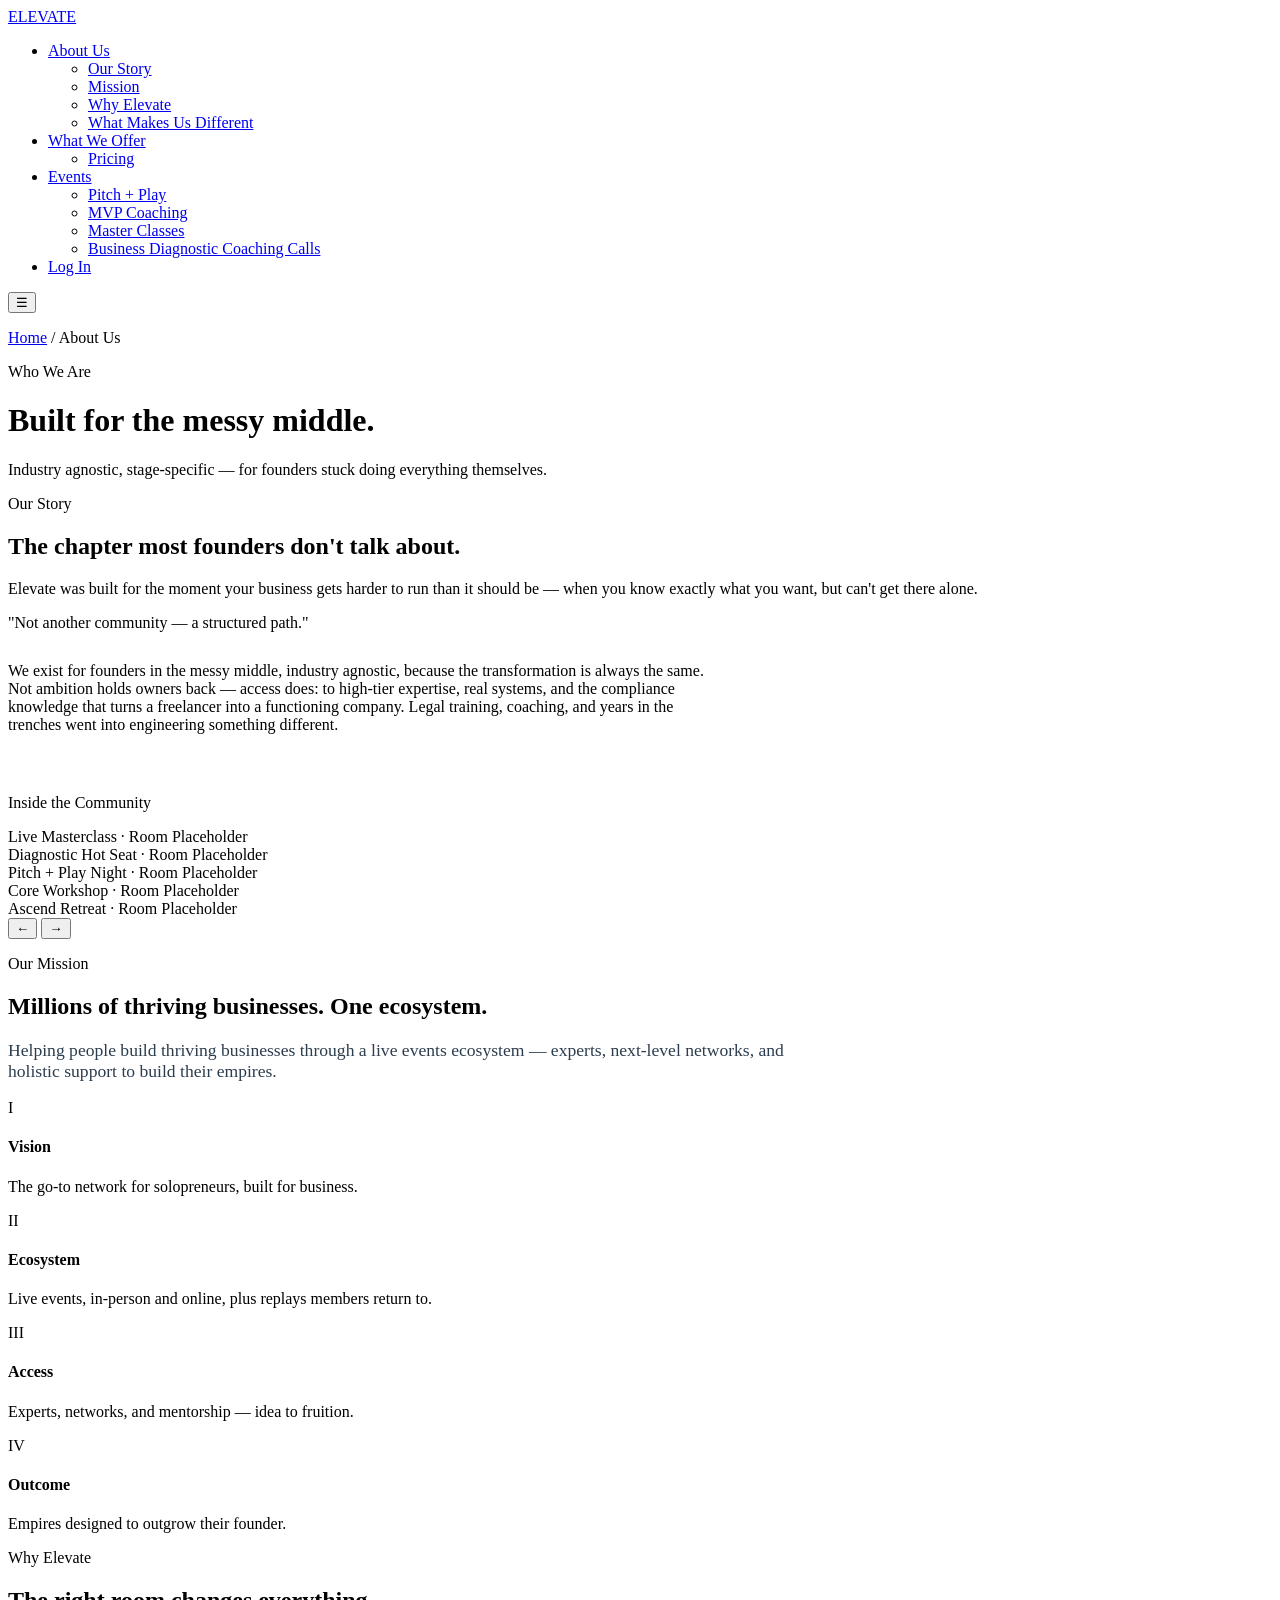
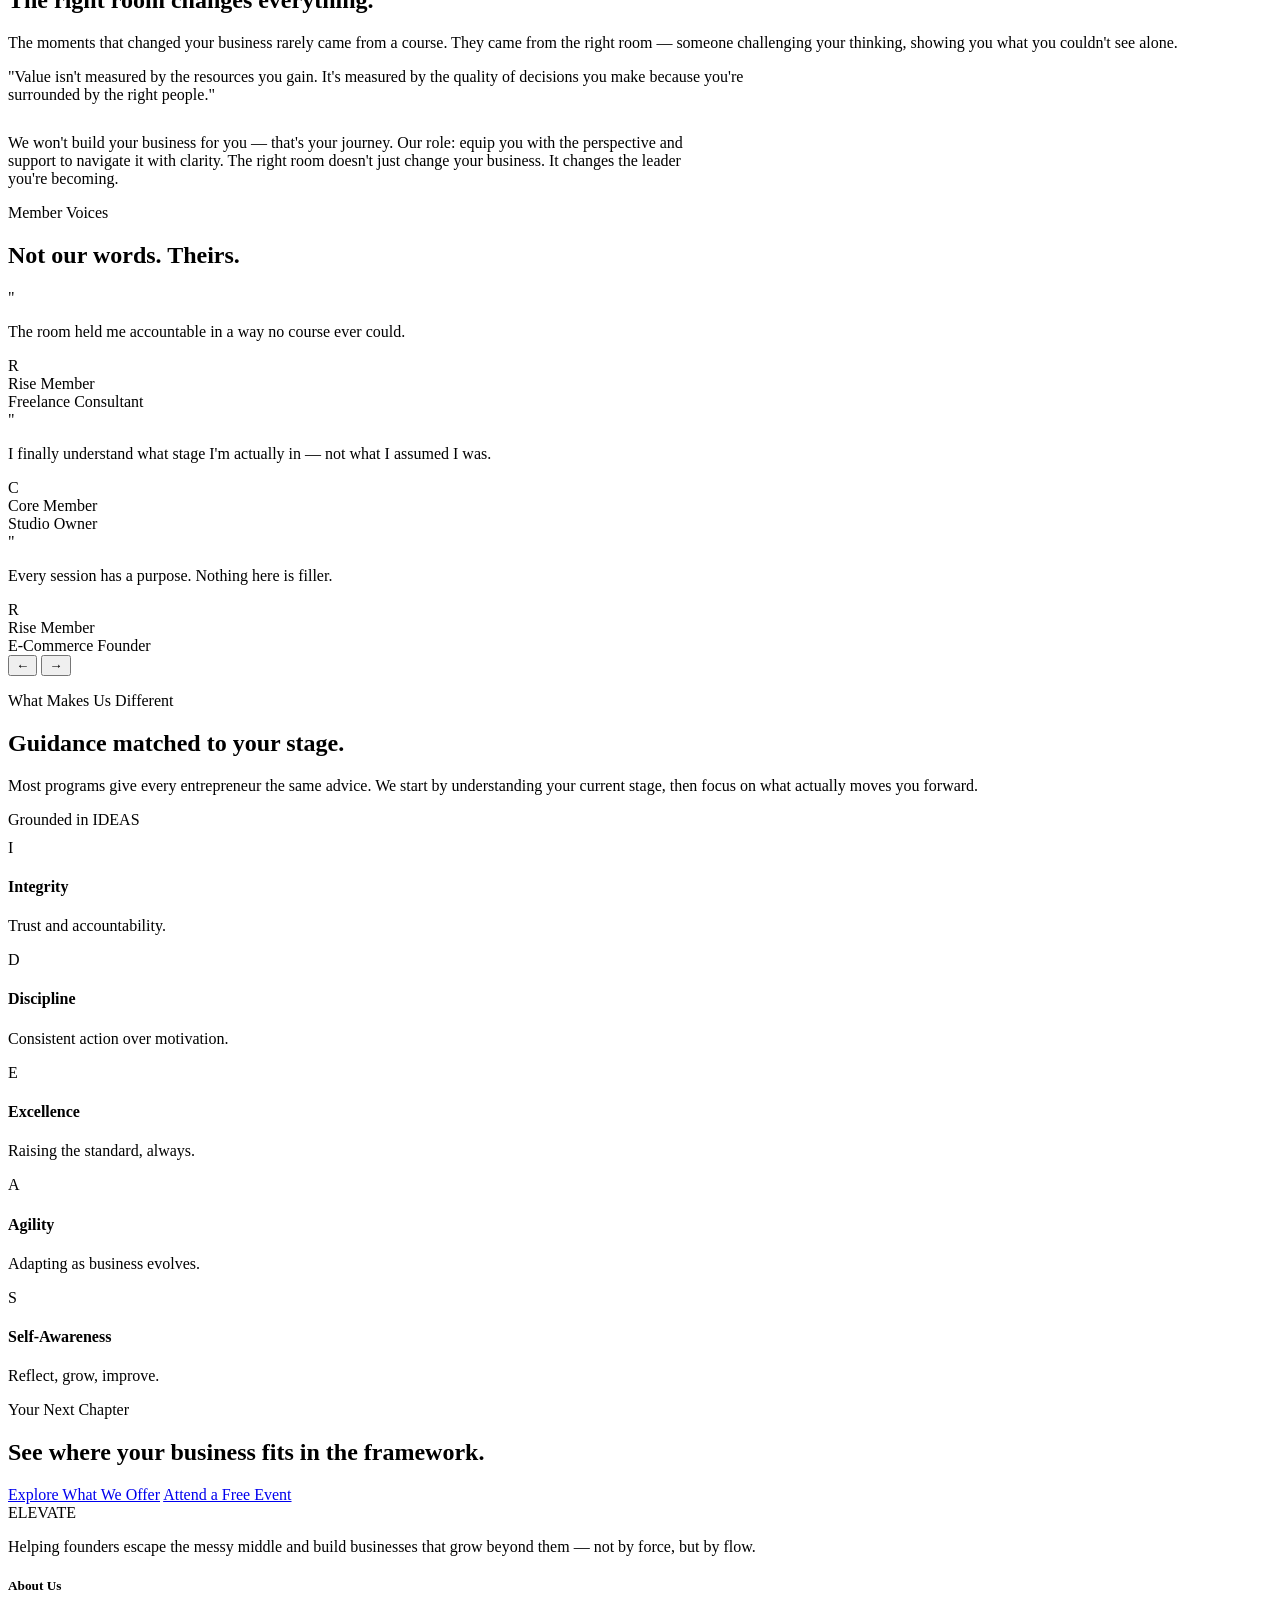
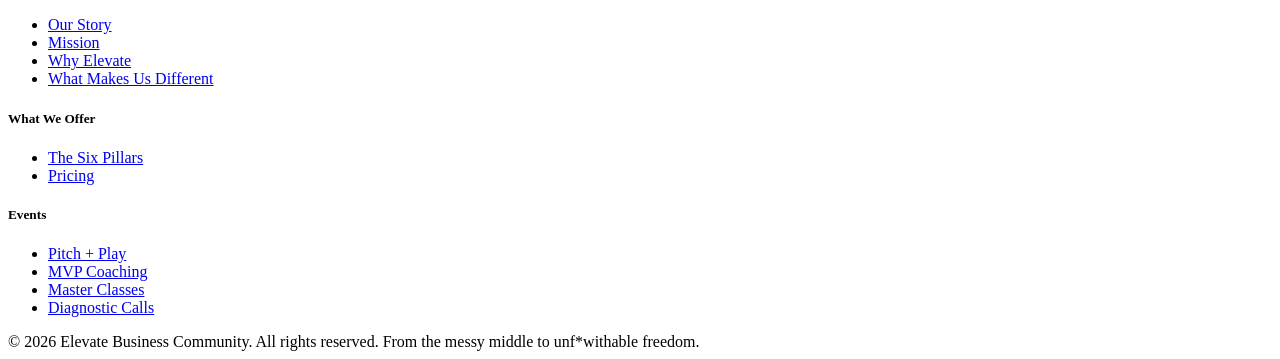
==== about.html @ 9ea92364 "Add files via upload" ====
<!DOCTYPE html>
<html lang="en">
<head>
<meta charset="UTF-8">
<meta name="viewport" content="width=device-width, initial-scale=1.0">
<title>About Us — Elevate Business Community</title>
<link rel="stylesheet" href="css/style.css">
</head>
<body>

<header>
  <nav>
    <a href="index.html" class="logo">ELEVATE</a>
    <ul class="nav-links">
      <li class="dropdown"><a href="about.html">About Us</a>
        <ul class="dropdown-menu">
          <li><a href="about.html#our-story">Our Story</a></li>
          <li><a href="about.html#mission">Mission</a></li>
          <li><a href="about.html#why-elevate">Why Elevate</a></li>
          <li><a href="about.html#what-makes-us-different">What Makes Us Different</a></li>
        </ul>
      </li>
      <li class="dropdown"><a href="offer.html">What We Offer</a>
        <ul class="dropdown-menu">
          <li><a href="offer.html#pricing">Pricing</a></li>
        </ul>
      </li>
      <li class="dropdown"><a href="events.html">Events</a>
        <ul class="dropdown-menu">
          <li><a href="events.html#pitch-play">Pitch + Play</a></li>
          <li><a href="events.html#mvp-coaching">MVP Coaching</a></li>
          <li><a href="events.html#master-classes">Master Classes</a></li>
          <li><a href="events.html#diagnostic-calls">Business Diagnostic Coaching Calls</a></li>
        </ul>
      </li>
      <li class="nav-right"><a href="login.html" class="btn btn-outline">Log In</a></li>
    </ul>
    <button class="mobile-toggle" aria-label="Toggle menu">☰</button>
  </nav>
</header>

<div class="page-header">
  <div class="wrap">
    <p class="crumb"><a href="index.html">Home</a> / About Us</p>
    <p class="eyebrow">Who We Are</p>
    <h1>Built for the messy middle.</h1>
    <p>Industry agnostic, stage-specific — for founders stuck doing everything themselves.</p>
  </div>
</div>

<!-- OUR STORY -->
<section id="our-story" class="section-dark reveal">
  <div class="wrap">
    <div class="section-head tight">
      <p class="eyebrow">Our Story</p>
      <h2>The chapter most founders don't talk about.</h2>
      <p class="lede-short">Elevate was built for the moment your business gets harder to run than it should be — when you know exactly what you want, but can't get there alone.</p>
    </div>

    <p class="quote-script" style="display:block; max-width:820px; margin:10px 0 30px;">"Not another community — a structured path."</p>

    <p style="max-width:720px;">We exist for founders in the messy middle, industry agnostic, because the transformation is always the same. Not ambition holds owners back — access does: to high-tier expertise, real systems, and the compliance knowledge that turns a freelancer into a functioning company. Legal training, coaching, and years in the trenches went into engineering something different.</p>

    <div class="section-head tight" style="margin-top:60px; margin-bottom:0;">
      <p class="eyebrow">Inside the Community</p>
    </div>
    <div class="carousel-shell" data-carousel>
      <div class="gallery-track">
        <div class="gallery-item"><div class="g-cap">Live Masterclass · Room Placeholder</div></div>
        <div class="gallery-item"><div class="g-cap">Diagnostic Hot Seat · Room Placeholder</div></div>
        <div class="gallery-item"><div class="g-cap">Pitch + Play Night · Room Placeholder</div></div>
        <div class="gallery-item"><div class="g-cap">Core Workshop · Room Placeholder</div></div>
        <div class="gallery-item"><div class="g-cap">Ascend Retreat · Room Placeholder</div></div>
      </div>
      <div class="carousel-nav">
        <button class="car-btn car-prev" aria-label="Scroll left">←</button>
        <button class="car-btn car-next" aria-label="Scroll right">→</button>
      </div>
    </div>
  </div>
</section>

<!-- MISSION -->
<section id="mission" class="section-mist reveal">
  <div class="wrap">
    <div class="section-head tight" style="max-width:820px;">
      <p class="eyebrow">Our Mission</p>
      <h2>Millions of thriving businesses. One ecosystem.</h2>
      <p style="font-size:1.1rem; color:#2c3d4e;">Helping people build thriving businesses through a live events ecosystem — experts, next-level networks, and holistic support to build their empires.</p>
    </div>
    <div class="strip">
      <div class="strip-item"><span class="num">I</span><h4>Vision</h4><p>The go-to network for solopreneurs, built for business.</p></div>
      <div class="strip-item"><span class="num">II</span><h4>Ecosystem</h4><p>Live events, in-person and online, plus replays members return to.</p></div>
      <div class="strip-item"><span class="num">III</span><h4>Access</h4><p>Experts, networks, and mentorship — idea to fruition.</p></div>
      <div class="strip-item"><span class="num">IV</span><h4>Outcome</h4><p>Empires designed to outgrow their founder.</p></div>
    </div>
  </div>
</section>

<!-- WHY ELEVATE -->
<section id="why-elevate" class="section-depth reveal">
  <div class="wrap">
    <div class="section-head tight">
      <p class="eyebrow">Why Elevate</p>
      <h2>The right room changes everything.</h2>
      <p class="lede-short">The moments that changed your business rarely came from a course. They came from the right room — someone challenging your thinking, showing you what you couldn't see alone.</p>
    </div>
    <p class="quote" style="display:block; max-width:760px; margin-bottom:30px;">"Value isn't measured by the resources you gain. It's measured by the quality of decisions you make because you're surrounded by the right people."</p>
    <p style="max-width:700px;">We won't build your business for you — that's your journey. Our role: equip you with the perspective and support to navigate it with clarity. The right room doesn't just change your business. It changes the leader you're becoming.</p>
  </div>
</section>

<!-- TESTIMONIALS -->
<section class="section-dark reveal">
  <div class="wrap">
    <div class="section-head tight">
      <p class="eyebrow">Member Voices</p>
      <h2>Not our words. Theirs.</h2>
    </div>
    <div class="carousel-shell" data-carousel>
      <div class="carousel-track">
        <div class="testi-card">
          <span class="testi-mark">"</span>
          <p class="quote">The room held me accountable in a way no course ever could.</p>
          <div class="testi-person"><span class="avatar-dot">R</span><div><div class="p-name">Rise Member</div><div class="p-role">Freelance Consultant</div></div></div>
        </div>
        <div class="testi-card">
          <span class="testi-mark">"</span>
          <p class="quote">I finally understand what stage I'm actually in — not what I assumed I was.</p>
          <div class="testi-person"><span class="avatar-dot">C</span><div><div class="p-name">Core Member</div><div class="p-role">Studio Owner</div></div></div>
        </div>
        <div class="testi-card">
          <span class="testi-mark">"</span>
          <p class="quote">Every session has a purpose. Nothing here is filler.</p>
          <div class="testi-person"><span class="avatar-dot">R</span><div><div class="p-name">Rise Member</div><div class="p-role">E-Commerce Founder</div></div></div>
        </div>
      </div>
      <div class="carousel-nav">
        <button class="car-btn car-prev" aria-label="Scroll left">←</button>
        <button class="car-btn car-next" aria-label="Scroll right">→</button>
      </div>
    </div>
  </div>
</section>

<!-- WHAT MAKES US DIFFERENT -->
<section id="what-makes-us-different" class="section-mist reveal">
  <div class="wrap">
    <div class="section-head tight">
      <p class="eyebrow">What Makes Us Different</p>
      <h2>Guidance matched to your stage.</h2>
      <p class="lede-short">Most programs give every entrepreneur the same advice. We start by understanding your current stage, then focus on what actually moves you forward.</p>
    </div>

    <p class="eyebrow" style="margin-bottom:10px;">Grounded in IDEAS</p>
    <div class="values-row">
      <div class="value-item"><span class="letter">I</span><h4>Integrity</h4><p>Trust and accountability.</p></div>
      <div class="value-item"><span class="letter">D</span><h4>Discipline</h4><p>Consistent action over motivation.</p></div>
      <div class="value-item"><span class="letter">E</span><h4>Excellence</h4><p>Raising the standard, always.</p></div>
      <div class="value-item"><span class="letter">A</span><h4>Agility</h4><p>Adapting as business evolves.</p></div>
      <div class="value-item"><span class="letter">S</span><h4>Self-Awareness</h4><p>Reflect, grow, improve.</p></div>
    </div>
  </div>
</section>

<section class="cta-band reveal">
  <div class="wrap">
    <p class="eyebrow">Your Next Chapter</p>
    <h2>See where your business fits in the framework.</h2>
    <div class="cta-buttons">
      <a href="offer.html" class="btn btn-gold">Explore What We Offer</a>
      <a href="events.html" class="btn btn-outline">Attend a Free Event</a>
    </div>
  </div>
</section>

<footer>
  <div class="wrap">
    <div class="footer-grid">
      <div>
        <div class="footer-logo">ELEVATE</div>
        <p class="footer-tag">Helping founders escape the messy middle and build businesses that grow beyond them — not by force, but by flow.</p>
      </div>
      <div class="footer-col">
        <h5>About Us</h5>
        <ul>
          <li><a href="about.html#our-story">Our Story</a></li>
          <li><a href="about.html#mission">Mission</a></li>
          <li><a href="about.html#why-elevate">Why Elevate</a></li>
          <li><a href="about.html#what-makes-us-different">What Makes Us Different</a></li>
        </ul>
      </div>
      <div class="footer-col">
        <h5>What We Offer</h5>
        <ul>
          <li><a href="offer.html">The Six Pillars</a></li>
          <li><a href="offer.html#pricing">Pricing</a></li>
        </ul>
      </div>
      <div class="footer-col">
        <h5>Events</h5>
        <ul>
          <li><a href="events.html#pitch-play">Pitch + Play</a></li>
          <li><a href="events.html#mvp-coaching">MVP Coaching</a></li>
          <li><a href="events.html#master-classes">Master Classes</a></li>
          <li><a href="events.html#diagnostic-calls">Diagnostic Calls</a></li>
        </ul>
      </div>
    </div>
    <div class="footer-bottom">
      <span>© 2026 Elevate Business Community. All rights reserved.</span>
      <span>From the messy middle to unf*withable freedom.</span>
    </div>
  </div>
</footer>

<script src="js/main.js"></script>
</body>
</html>
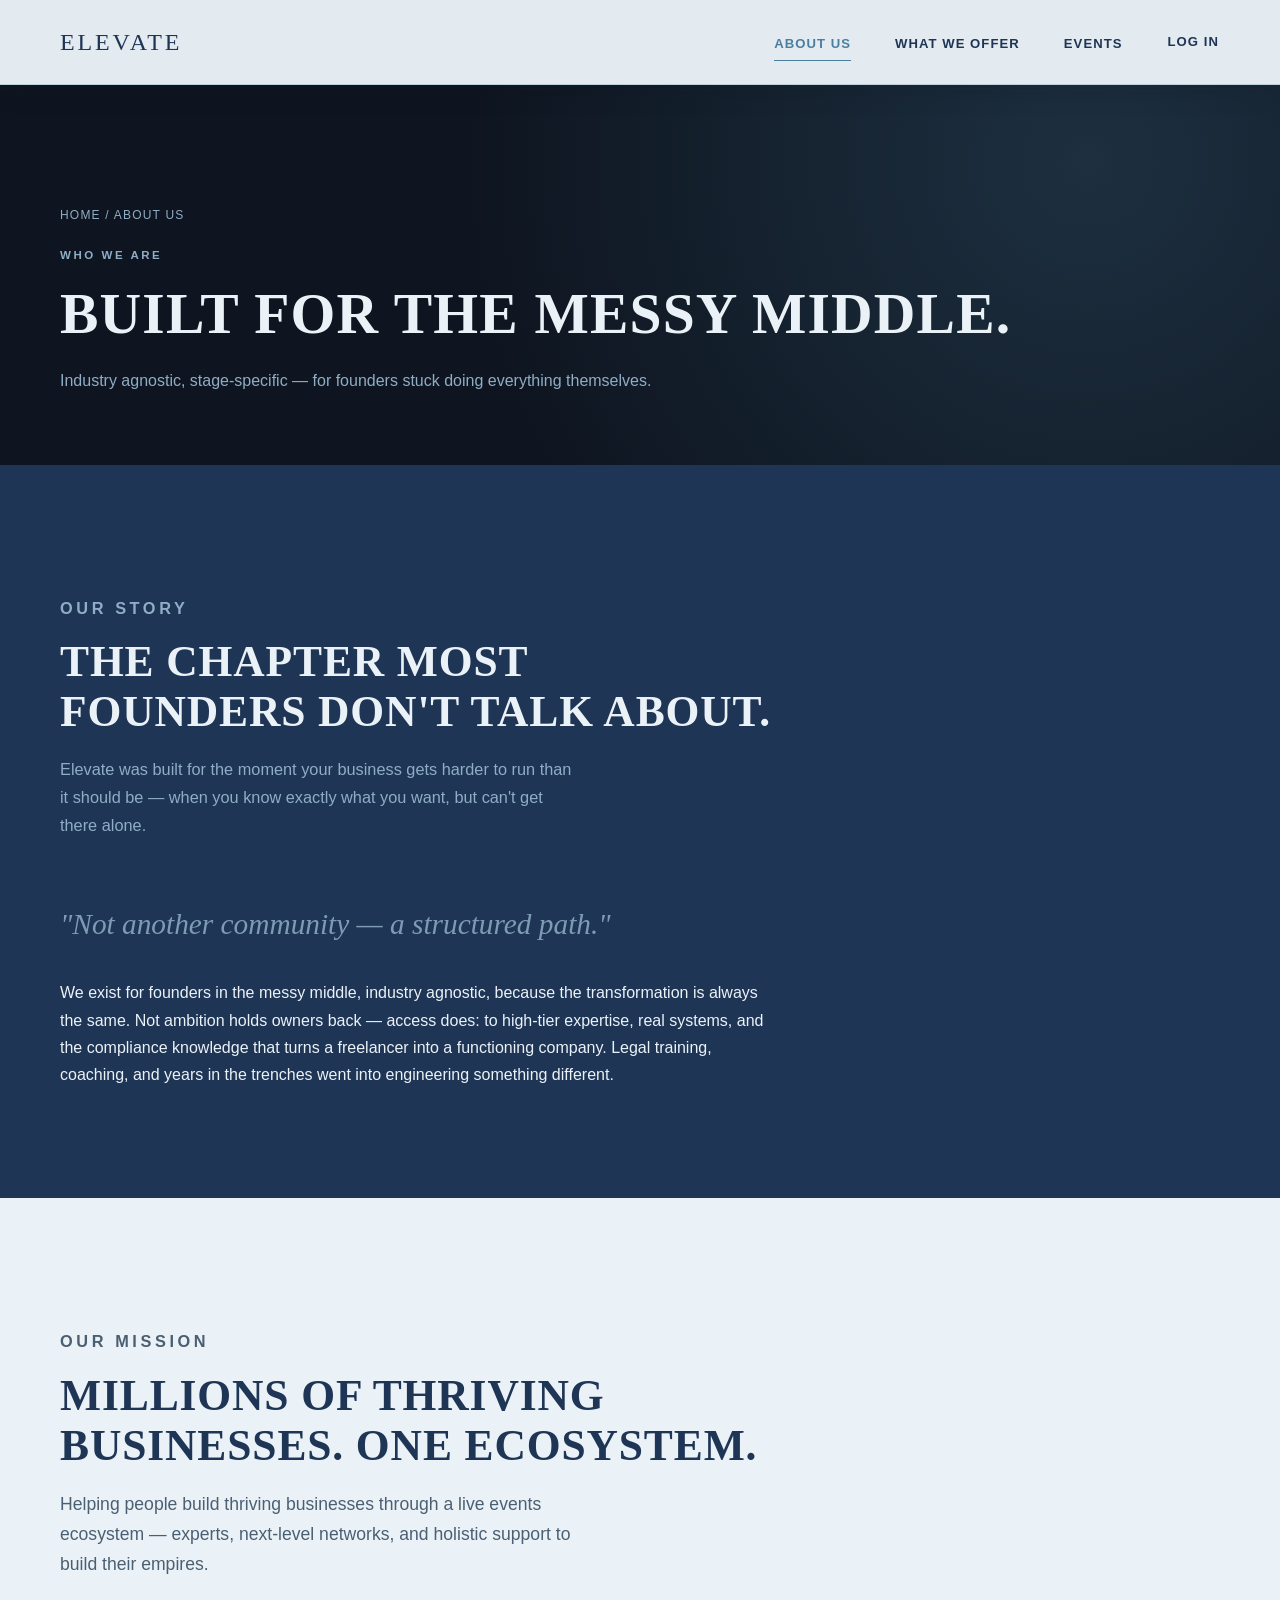
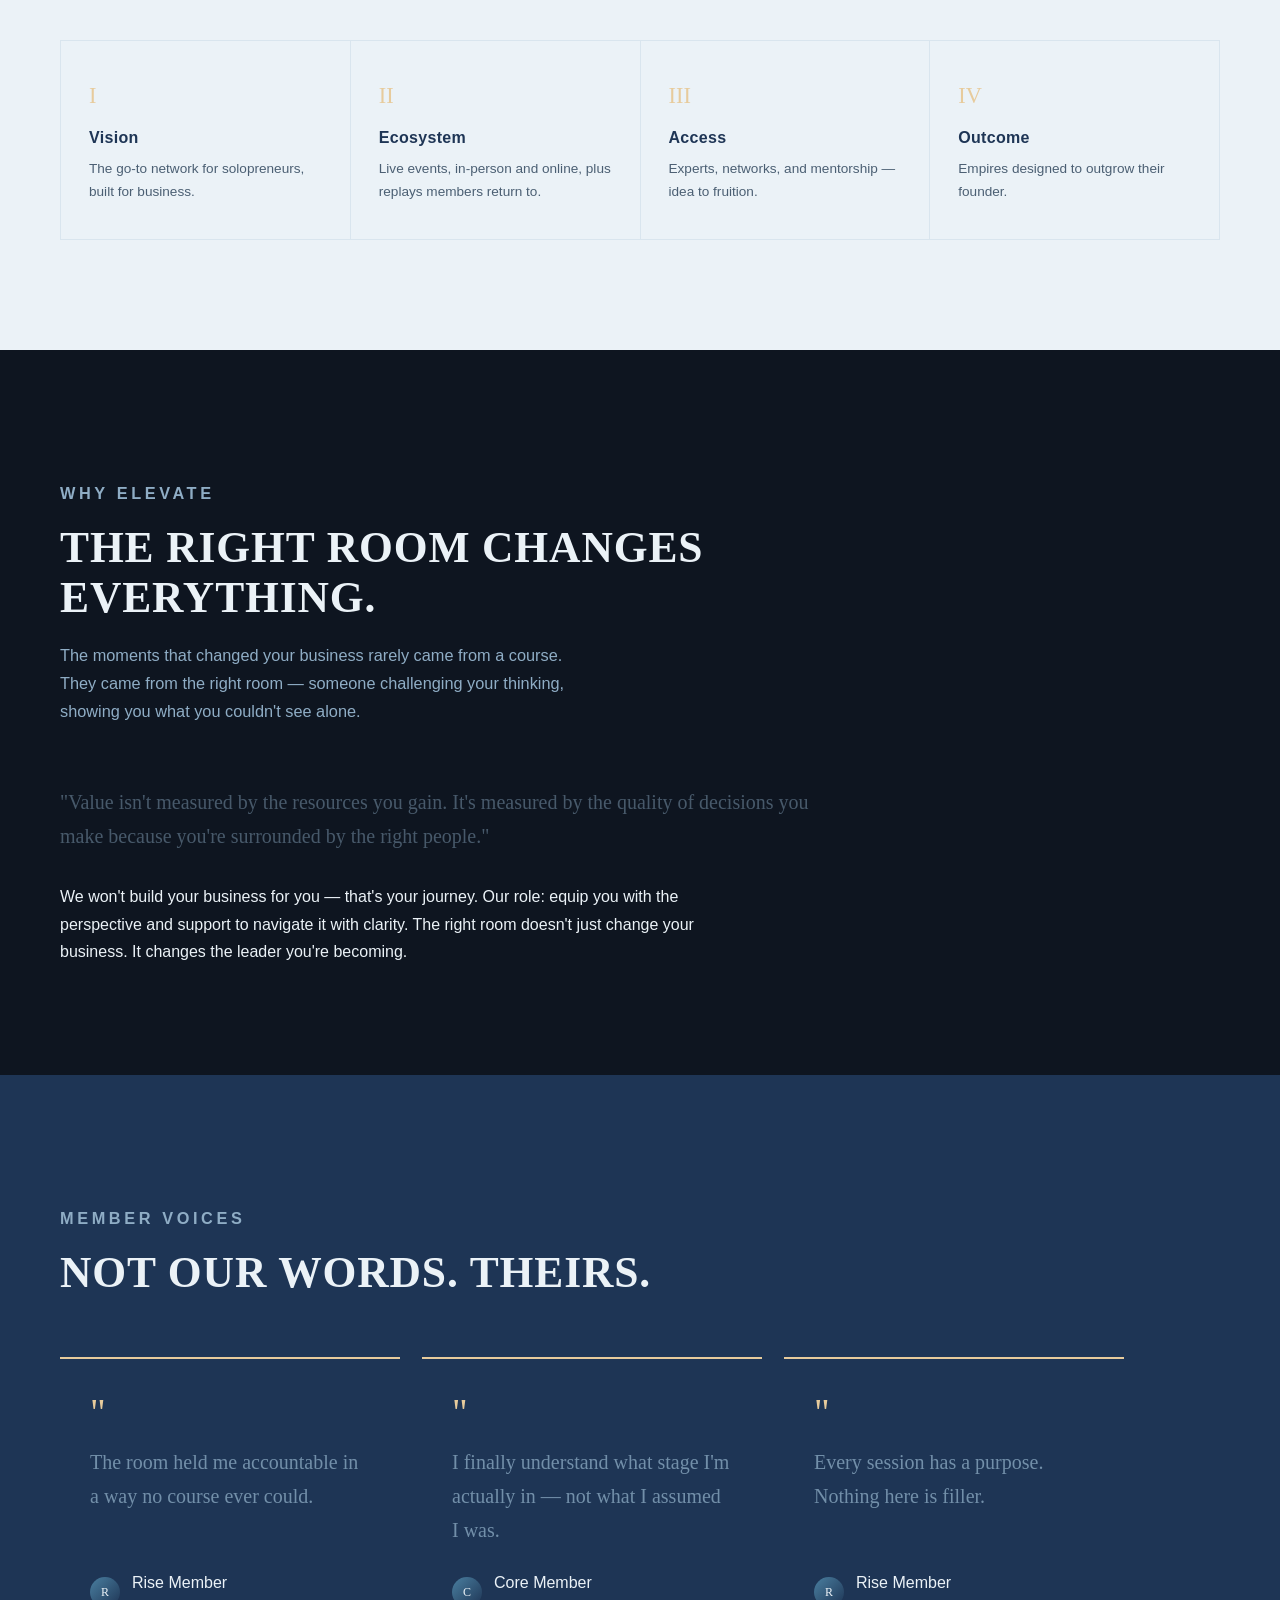
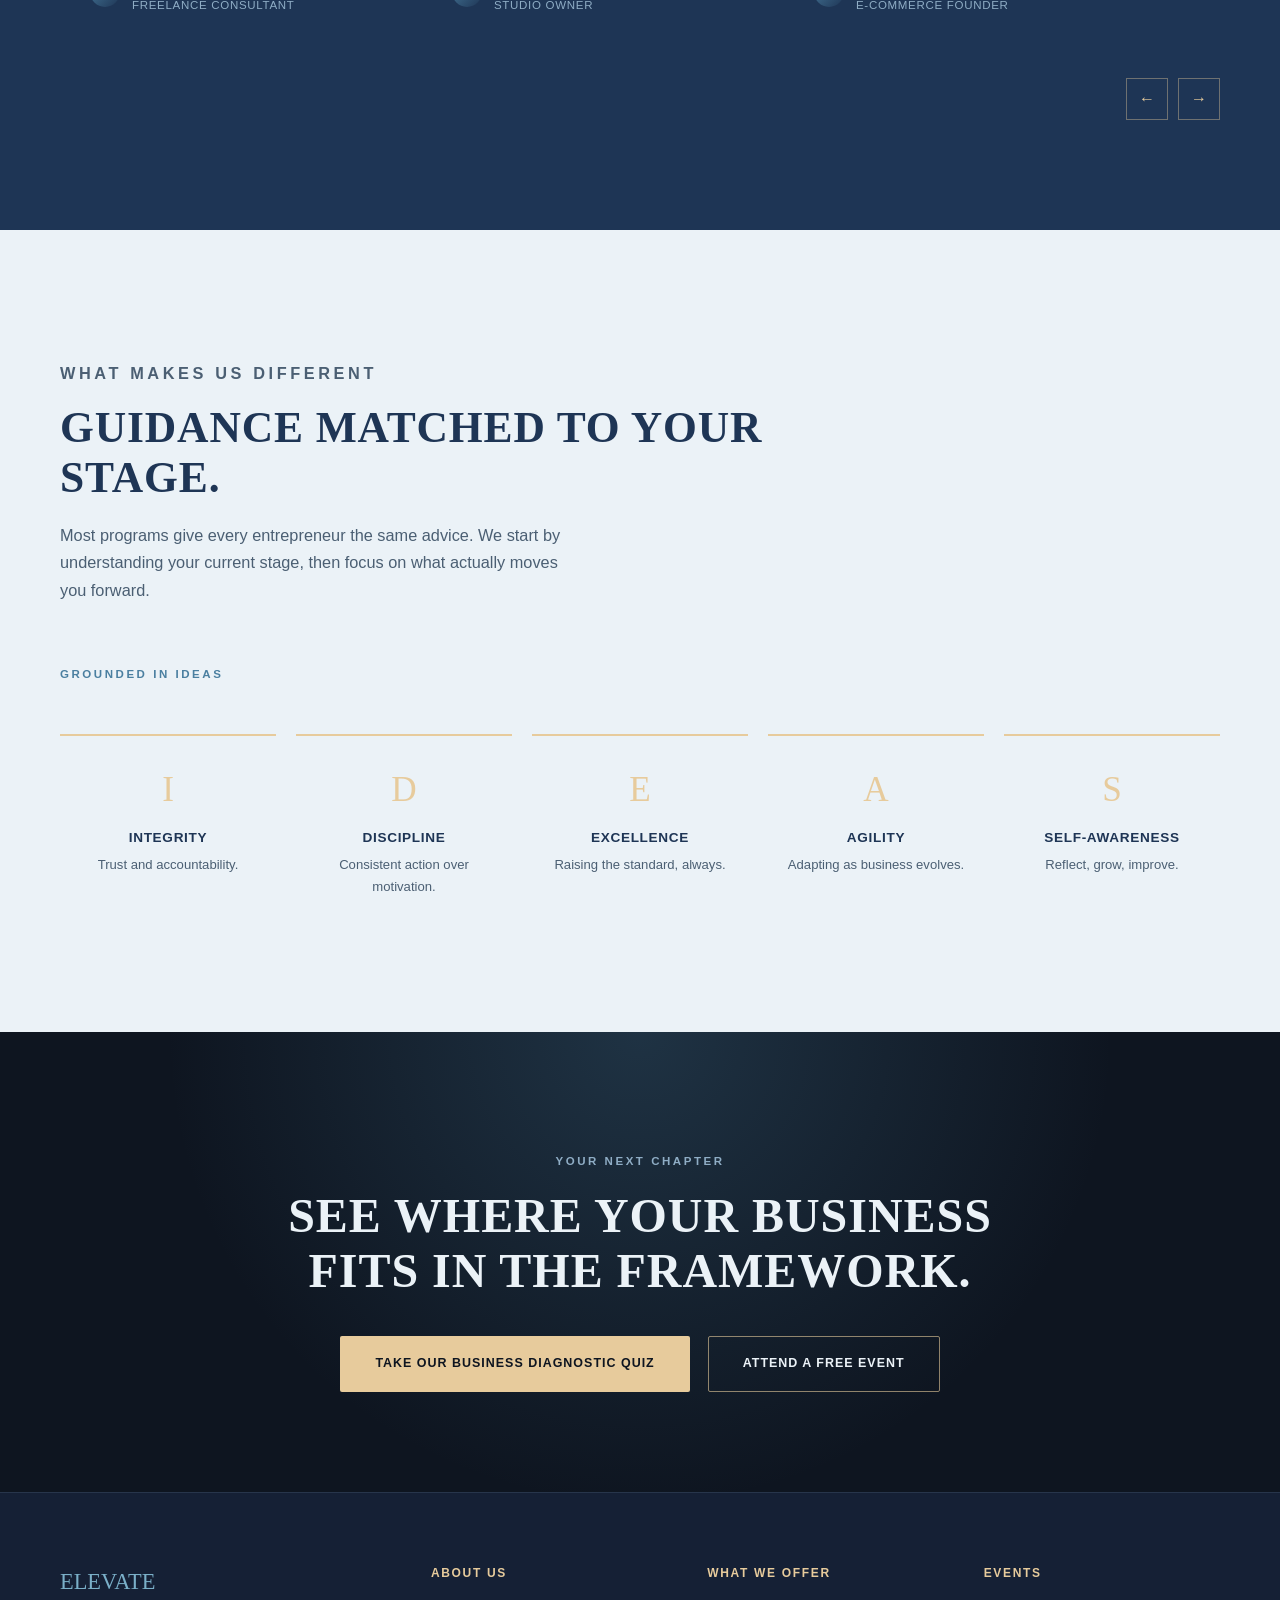
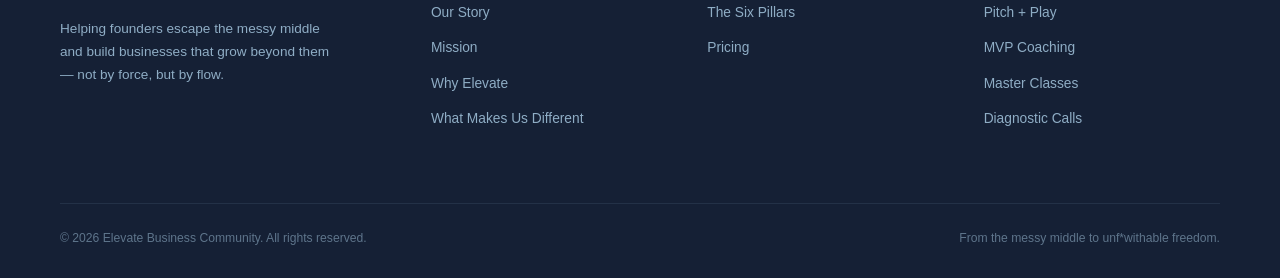
==== commit 4f1d59b8: "redesigned completely based on meeting" ====
--- a/about.html
+++ b/about.html
@@ -4,7 +4,7 @@
 <meta charset="UTF-8">
 <meta name="viewport" content="width=device-width, initial-scale=1.0">
 <title>About Us — Elevate Business Community</title>
-<link rel="stylesheet" href="css/style.css">
+<link rel="stylesheet" href="style.css">
 </head>
 <body>
 
@@ -33,7 +33,7 @@
           <li><a href="events.html#diagnostic-calls">Business Diagnostic Coaching Calls</a></li>
         </ul>
       </li>
-      <li class="nav-right"><a href="login.html" class="btn btn-outline">Log In</a></li>
+      <li class="nav-right"><a href="login.html" class="btn btn-nav">Log In</a></li>
     </ul>
     <button class="mobile-toggle" aria-label="Toggle menu">☰</button>
   </nav>
@@ -49,7 +49,7 @@
 </div>
 
 <!-- OUR STORY -->
-<section id="our-story" class="section-dark reveal">
+<section id="our-story" class="section-inky reveal">
   <div class="wrap">
     <div class="section-head tight">
       <p class="eyebrow">Our Story</p>
@@ -60,23 +60,6 @@
     <p class="quote-script" style="display:block; max-width:820px; margin:10px 0 30px;">"Not another community — a structured path."</p>
 
     <p style="max-width:720px;">We exist for founders in the messy middle, industry agnostic, because the transformation is always the same. Not ambition holds owners back — access does: to high-tier expertise, real systems, and the compliance knowledge that turns a freelancer into a functioning company. Legal training, coaching, and years in the trenches went into engineering something different.</p>
-
-    <div class="section-head tight" style="margin-top:60px; margin-bottom:0;">
-      <p class="eyebrow">Inside the Community</p>
-    </div>
-    <div class="carousel-shell" data-carousel>
-      <div class="gallery-track">
-        <div class="gallery-item"><div class="g-cap">Live Masterclass · Room Placeholder</div></div>
-        <div class="gallery-item"><div class="g-cap">Diagnostic Hot Seat · Room Placeholder</div></div>
-        <div class="gallery-item"><div class="g-cap">Pitch + Play Night · Room Placeholder</div></div>
-        <div class="gallery-item"><div class="g-cap">Core Workshop · Room Placeholder</div></div>
-        <div class="gallery-item"><div class="g-cap">Ascend Retreat · Room Placeholder</div></div>
-      </div>
-      <div class="carousel-nav">
-        <button class="car-btn car-prev" aria-label="Scroll left">←</button>
-        <button class="car-btn car-next" aria-label="Scroll right">→</button>
-      </div>
-    </div>
   </div>
 </section>
 
@@ -86,7 +69,7 @@
     <div class="section-head tight" style="max-width:820px;">
       <p class="eyebrow">Our Mission</p>
       <h2>Millions of thriving businesses. One ecosystem.</h2>
-      <p style="font-size:1.1rem; color:#2c3d4e;">Helping people build thriving businesses through a live events ecosystem — experts, next-level networks, and holistic support to build their empires.</p>
+      <p style="font-size:1.1rem;">Helping people build thriving businesses through a live events ecosystem — experts, next-level networks, and holistic support to build their empires.</p>
     </div>
     <div class="strip">
       <div class="strip-item"><span class="num">I</span><h4>Vision</h4><p>The go-to network for solopreneurs, built for business.</p></div>
@@ -98,7 +81,7 @@
 </section>
 
 <!-- WHY ELEVATE -->
-<section id="why-elevate" class="section-depth reveal">
+<section id="why-elevate" class="section-dark reveal">
   <div class="wrap">
     <div class="section-head tight">
       <p class="eyebrow">Why Elevate</p>
@@ -111,7 +94,7 @@
 </section>
 
 <!-- TESTIMONIALS -->
-<section class="section-dark reveal">
+<section class="section-inky reveal">
   <div class="wrap">
     <div class="section-head tight">
       <p class="eyebrow">Member Voices</p>
@@ -168,7 +151,7 @@
     <p class="eyebrow">Your Next Chapter</p>
     <h2>See where your business fits in the framework.</h2>
     <div class="cta-buttons">
-      <a href="offer.html" class="btn btn-gold">Explore What We Offer</a>
+      <a href="events.html#diagnostic-calls" class="btn btn-gold">Take Our Business Diagnostic Quiz</a>
       <a href="events.html" class="btn btn-outline">Attend a Free Event</a>
     </div>
   </div>
@@ -214,6 +197,6 @@
   </div>
 </footer>
 
-<script src="js/main.js"></script>
+<script src="main.js"></script>
 </body>
-</html>
+</html>
--- a/style.css
+++ b/style.css
@@ -0,0 +1,938 @@
+@import url('https://fonts.googleapis.com/css2?family=Playfair+Display+SC:wght@700;900&family=Montserrat:wght@300;400;500;600;700&family=EB+Garamond:ital@0;1&family=Cormorant+Garamond:ital,wght@1,300;1,400&display=swap');
+
+:root{
+  --deep-navy:#0E1520;
+  --navy-depth:#152035;
+  --inky-blue:#1E3555;
+  --chambray:#4A7FA0;
+  --sky-blue:#7AAFC8;
+  --chambray-mist:#8FADC5;
+  --mist:#EBF2F7;
+  --electrum:#E7CB9C;
+
+  --font-display:'Playfair Display SC', serif;
+  --font-sub:'Montserrat', sans-serif;
+  --font-body:'Montserrat', sans-serif;
+  --font-quote:'EB Garamond', serif;
+  --font-script:'Cormorant Garamond', serif;
+
+  --max-w: 1240px;
+}
+
+*{margin:0;padding:0;box-sizing:border-box;}
+
+html{scroll-behavior:smooth;}
+
+body{
+  background:var(--deep-navy);
+  color:var(--mist);
+  font-family:var(--font-body);
+  font-weight:300;
+  line-height:1.7;
+  -webkit-font-smoothing:antialiased;
+  overflow-x:hidden;
+}
+
+a{color:inherit;text-decoration:none;}
+ul{list-style:none;}
+img{max-width:100%;display:block;}
+
+h1,h2,h3,h4{
+  font-family:var(--font-display);
+  font-weight:700;
+  font-style:normal !important;
+  letter-spacing:0.02em;
+  line-height:1.15;
+  text-transform:uppercase;
+}
+
+.eyebrow{
+  font-family:var(--font-sub);
+  font-weight:600;
+  letter-spacing:0.22em;
+  text-transform:uppercase;
+  font-size:0.72rem;
+  color:var(--electrum);
+}
+
+.section-sub{
+  font-family:var(--font-sub);
+  font-weight:600;
+  letter-spacing:0.03em;
+}
+
+.quote{
+  font-family:var(--font-quote);
+  font-style:normal;
+  font-size:15pt;
+  color:rgba(143,173,197,0.45);
+}
+
+.quote-script{
+  font-family:var(--font-script);
+  font-style:italic;
+  font-weight:300;
+  font-size:22pt;
+  color:rgba(143,173,197,0.85);
+}
+
+.wrap{
+  max-width:var(--max-w);
+  margin:0 auto;
+  padding:0 40px;
+}
+
+/* ===== BUTTONS ===== */
+.btn{
+  display:inline-block;
+  font-family:var(--font-sub);
+  font-weight:600;
+  letter-spacing:0.08em;
+  text-transform:uppercase;
+  font-size:0.78rem;
+  padding:16px 34px;
+  border-radius:2px;
+  transition:all .3s ease;
+  cursor:pointer;
+  border:1px solid transparent;
+}
+.btn-gold{
+  background:var(--electrum);
+  color:var(--deep-navy);
+}
+.btn-gold:hover{background:#f2ddb4; transform:translateY(-2px);}
+.btn-outline{
+  border:1px solid rgba(231,203,156,0.6);
+  color:var(--mist);
+}
+.btn-outline:hover{border-color:var(--electrum); color:var(--electrum); transform:translateY(-2px);}
+.btn-dark{
+  background:var(--deep-navy);
+  color:var(--mist);
+  border:1px solid rgba(255,255,255,0.15);
+}
+.btn-dark:hover{border-color:var(--electrum); color:var(--electrum);}
+
+/* ===== NAV (light, for contrast against dark heroes) ===== */
+header{
+  position:sticky; top:0; z-index:500;
+  background:rgba(235,242,247,0.97);
+  backdrop-filter:blur(10px);
+  border-bottom:1px solid rgba(74,127,160,0.25);
+  box-shadow:0 6px 24px rgba(14,21,32,0.12);
+}
+nav{
+  max-width:var(--max-w);
+  margin:0 auto;
+  display:flex;
+  align-items:center;
+  justify-content:space-between;
+  padding:20px 40px;
+}
+.logo{
+  font-family:var(--font-display);
+  font-size:1.5rem;
+  letter-spacing:0.12em;
+  color:var(--inky-blue);
+}
+.logo span{color:var(--chambray);}
+.nav-links{
+  display:flex;
+  align-items:center;
+  gap:44px;
+}
+.nav-links > li{position:relative;}
+.nav-links > li > a{
+  font-family:var(--font-sub);
+  font-weight:600;
+  font-size:0.82rem;
+  letter-spacing:0.08em;
+  text-transform:uppercase;
+  padding:10px 0;
+  position:relative;
+  color:var(--inky-blue);
+}
+.nav-links > li > a::after{
+  content:'';
+  position:absolute;
+  left:0; bottom:0;
+  width:0; height:1px;
+  background:var(--chambray);
+  transition:width .3s ease;
+}
+.nav-links > li:hover > a::after,
+.nav-links > li > a.active::after{width:100%;}
+.nav-links > li:hover > a, .nav-links > li > a.active{color:var(--chambray);}
+
+.dropdown-menu{
+  position:absolute;
+  top:calc(100% + 18px);
+  left:50%;
+  transform:translateX(-50%) translateY(-8px);
+  min-width:260px;
+  background:var(--mist);
+  border:1px solid rgba(74,127,160,0.25);
+  box-shadow:0 20px 40px rgba(14,21,32,0.22);
+  padding:10px 0;
+  opacity:0;
+  visibility:hidden;
+  transition:all .25s ease;
+}
+.nav-links > li:hover .dropdown-menu{
+  opacity:1; visibility:visible; transform:translateX(-50%) translateY(0);
+}
+.dropdown-menu li a{
+  display:block;
+  padding:13px 24px;
+  font-family:var(--font-body);
+  font-weight:300;
+  font-size:0.88rem;
+  letter-spacing:0.02em;
+  color:var(--inky-blue);
+  border-left:2px solid transparent;
+}
+.dropdown-menu li a:hover{
+  background:rgba(74,127,160,0.12);
+  border-left-color:var(--chambray);
+  color:var(--chambray);
+}
+.nav-right{display:flex; align-items:center; gap:26px;}
+.mobile-toggle{display:none; background:none; border:none; color:var(--inky-blue); font-size:1.5rem; cursor:pointer;}
+
+.btn-nav{color:var(--inky-blue); background:transparent; }
+.btn-nav:hover{background:var(--navy-depth); color:white; transform:translateY(-2px);}
+
+@media(max-width:960px){
+  .mobile-toggle{display:block;}
+  .nav-links{
+    position:fixed; top:78px; left:0; right:0; bottom:0;
+    background:var(--mist);
+    flex-direction:column;
+    align-items:flex-start;
+    padding:30px 40px;
+    gap:0;
+    transform:translateX(-100%);
+    transition:transform .35s ease;
+    overflow-y:auto;
+  }
+  .nav-links.open{transform:translateX(0);}
+  .nav-links > li{width:100%; border-bottom:1px solid rgba(30,53,85,0.14);}
+  .nav-links > li > a{display:block; padding:18px 0;}
+  .dropdown-menu{
+    position:static; transform:none; opacity:1; visibility:visible;
+    display:none; background:none; border:none; box-shadow:none;
+    width:100%; padding:0 0 10px 16px;
+  }
+  .nav-links > li.dd-open .dropdown-menu{display:block;}
+  .nav-right{margin-top:20px;}
+}
+
+/* ===== HERO ===== */
+.hero{
+  position:relative;
+  padding:120px 0 90px;
+  background:
+    radial-gradient(circle at 82% 12%, rgba(74,127,160,0.28), transparent 55%),
+    radial-gradient(circle at 10% 90%, rgba(231,203,156,0.10), transparent 45%),
+    var(--deep-navy);
+  overflow:hidden;
+}
+.hero::before{
+  content:'ELEVATE';
+  position:absolute;
+  top:-4%; left:50%;
+  transform:translateX(-50%);
+  font-family:var(--font-display);
+  font-size:min(22vw, 260px);
+  color:rgba(143,173,197,0.045);
+  white-space:nowrap;
+  pointer-events:none;
+  z-index:0;
+}
+.hero .wrap{position:relative; z-index:1;}
+.hero-eyebrow{margin-bottom:22px;}
+.hero h1{
+  font-size:clamp(2.6rem, 6.2vw, 5.2rem);
+  max-width:920px;
+  color:var(--mist);
+}
+.hero h1 em{
+  font-style:normal;
+  color:var(--electrum);
+}
+.hero-lede{
+  max-width:620px;
+  margin-top:28px;
+  font-size:1.08rem;
+  color:var(--chambray-mist);
+  font-weight:300;
+}
+.hero-cta{display:flex; gap:18px; margin-top:44px; flex-wrap:wrap;}
+
+/* ===== GENERIC SECTIONS ===== */
+section{padding:110px 0;}
+.section-dark{background:var(--deep-navy);}
+.section-depth{background:var(--navy-depth);}
+.section-inky{background:var(--inky-blue);}
+.section-mist{background:var(--mist); color:var(--deep-navy);}
+.section-mist h1, .section-mist h2, .section-mist h3, .section-mist h4{color:var(--inky-blue);}
+.section-mist p{color:#3a4a5c;}
+.section-mist .eyebrow{color:var(--chambray);}
+
+.section-head{max-width:720px; margin-bottom:60px;}
+.section-head h2{font-size:clamp(1.9rem,3.4vw,2.9rem); margin-top:14px;}
+.section-head p{margin-top:20px; color:var(--chambray-mist); font-size:1.02rem;}
+.section-mist .section-head p{color:#4b5f73;}
+
+.divider{
+  width:64px; height:2px;
+  background:var(--electrum);
+  margin:20px 0;
+}
+
+/* ===== EVENT MOSAIC (signature element) ===== */
+.mosaic{
+  display:grid;
+  grid-template-columns:repeat(4,1fr);
+  gap:24px;
+  margin-top:20px;
+}
+.mosaic-card{
+  position:relative;
+  background:var(--navy-depth);
+  border:1px solid rgba(143,173,197,0.18);
+  padding:34px 26px 30px;
+  min-height:340px;
+  display:flex;
+  flex-direction:column;
+  justify-content:flex-end;
+  transition:transform .4s ease, border-color .4s ease;
+  overflow:hidden;
+}
+.mosaic-card:nth-child(2){transform:translateY(34px);}
+.mosaic-card:nth-child(4){transform:translateY(34px);}
+.mosaic-card:hover{transform:translateY(10px) scale(1.02); border-color:var(--electrum);}
+.mosaic-card:nth-child(2):hover, .mosaic-card:nth-child(4):hover{transform:translateY(24px) scale(1.02);}
+.mosaic-glyph{
+  position:absolute; top:22px; right:24px;
+  font-family:var(--font-display);
+  font-size:2.4rem;
+  color:rgba(231,203,156,0.16);
+}
+.mosaic-card .m-eyebrow{font-size:0.65rem;}
+.mosaic-card h3{font-size:1.3rem; margin-top:12px; color:var(--mist);}
+.mosaic-card p{font-size:0.86rem; color:var(--chambray-mist); margin-top:12px;}
+.mosaic-card .m-link{margin-top:18px; font-size:0.72rem; letter-spacing:0.1em; text-transform:uppercase; color:var(--electrum); font-family:var(--font-sub); font-weight:600;}
+
+@media(max-width:960px){
+  .mosaic{grid-template-columns:repeat(2,1fr);}
+  .mosaic-card:nth-child(2),.mosaic-card:nth-child(4){transform:none;}
+}
+@media(max-width:600px){
+  .mosaic{grid-template-columns:1fr;}
+}
+
+/* ===== PILLARS GRID (brand-book replica) ===== */
+.pillars-frame{
+  position:relative;
+  max-width:900px;
+  margin:0 auto;
+  padding:30px;
+}
+.pillars-frame::before,.pillars-frame::after,
+.pillars-frame .tick-br,.pillars-frame .tick-bl{
+  content:''; position:absolute; width:16px; height:16px;
+  background:
+    linear-gradient(45deg, transparent 48%, var(--electrum) 49%, var(--electrum) 51%, transparent 52%),
+    linear-gradient(-45deg, transparent 48%, var(--electrum) 49%, var(--electrum) 51%, transparent 52%);
+}
+.pillars-frame::before{top:0; left:0;}
+.pillars-frame::after{top:0; right:0;}
+.pillars-frame .tick-bl{bottom:0; left:0;}
+.pillars-frame .tick-br{bottom:0; right:0;}
+.pillars-grid{
+  display:grid;
+  grid-template-columns:repeat(3,1fr);
+  border:2px solid var(--chambray-mist);
+}
+.pillar-cell{
+  border:1px solid var(--chambray-mist);
+  padding:38px 20px;
+  text-align:center;
+  min-height:150px;
+  display:flex; flex-direction:column; align-items:center; justify-content:center;
+  transition:background .3s ease;
+}
+.pillar-cell:hover{background:rgba(74,127,160,0.12);}
+.pillar-cell .num{font-family:var(--font-sub); font-weight:600; color:var(--electrum); font-size:0.72rem; letter-spacing:0.15em; margin-bottom:10px;}
+.pillar-cell h4{font-size:1rem; text-transform:none; font-family:var(--font-sub); font-weight:600; letter-spacing:0.02em; color:var(--mist);}
+.section-mist .pillar-cell h4{color:var(--inky-blue);}
+
+@media(max-width:700px){
+  .pillars-grid{grid-template-columns:1fr;}
+}
+
+/* ===== TIER CARDS ===== */
+.tiers{
+  display:grid;
+  grid-template-columns:repeat(3,1fr);
+  gap:28px;
+  margin-top:20px;
+}
+.tier-card{
+  background:var(--navy-depth);
+  border:1px solid rgba(143,173,197,0.18);
+  padding:44px 32px;
+  display:flex;
+  flex-direction:column;
+}
+.tier-card.featured{
+  border-color:var(--electrum);
+  background:linear-gradient(180deg,  var(--inky-blue) 60%);
+  transform:translateY(-14px);
+}
+.tier-num{font-family:var(--font-sub); font-size:0.68rem; letter-spacing:0.2em; color:var(--chambray-mist); font-weight:600;}
+.tier-card h3{margin-top:14px; font-size:1.5rem; color:var(--mist);}
+.tier-price{font-family:var(--font-display); font-size:2rem; color:var(--electrum); margin-top:16px;}
+.tier-price small{font-family:var(--font-sub); font-size:0.9rem; color:var(--mist); text-transform:none;}
+.tier-desc{margin-top:16px; font-size:0.9rem; color:white; flex-grow:1;}
+.tier-features{margin-top:24px; display:flex; flex-direction:column; gap:10px;}
+.tier-features li{font-size:0.86rem; padding-left:20px; position:relative; color:var(--mist);}
+.tier-features li::before{content:'—'; position:absolute; left:0; color:var(--electrum);}
+.tier-card .btn{margin-top:30px; text-align:center;}
+
+@media(max-width:960px){
+  .tiers{grid-template-columns:1fr;}
+  .tier-card.featured{transform:none;}
+}
+
+/* ===== VALUES / IDEAS ===== */
+.values-row{
+  display:grid;
+  grid-template-columns:repeat(5,1fr);
+  gap:20px;
+  margin-top:50px;
+}
+.value-item{text-align:center; padding:24px 14px; border-top:2px solid var(--electrum);}
+.value-item .letter{font-family:var(--font-display); font-size:2.2rem; color:var(--electrum);}
+.value-item h4{font-size:0.85rem; margin-top:10px; font-family:var(--font-sub); text-transform:uppercase; letter-spacing:0.05em;}
+.value-item p{font-size:0.82rem; margin-top:8px; color:var(--chambray-mist);}
+.section-mist .value-item p{color:#4b5f73;}
+@media(max-width:900px){.values-row{grid-template-columns:repeat(2,1fr);}}
+@media(max-width:520px){.values-row{grid-template-columns:1fr;}}
+
+/* ===== TWO COL ===== */
+.two-col{
+  display:grid;
+  grid-template-columns:1fr 1fr;
+  gap:70px;
+  align-items:center;
+}
+.two-col.reverse{direction:rtl;}
+.two-col.reverse > *{direction:ltr;}
+@media(max-width:900px){.two-col{grid-template-columns:1fr; gap:36px;}}
+
+.art-block{
+  position:relative;
+  min-height:380px;
+  border:1px solid rgba(231,203,156,0.3);
+  background:
+    radial-gradient(circle at 30% 20%, rgba(74,127,160,0.35), transparent 60%),
+    linear-gradient(160deg, var(--inky-blue), var(--deep-navy));
+  display:flex; align-items:center; justify-content:center;
+  overflow:hidden;
+}
+.art-block span{
+  font-family:var(--font-display);
+  font-size:1.1rem;
+  color:rgba(231,203,156,0.55);
+  text-align:center;
+  padding:20px;
+  letter-spacing:0.05em;
+}
+.art-block::after{
+  content:'';
+  position:absolute; inset:14px;
+  border:1px solid rgba(231,203,156,0.25);
+  pointer-events:none;
+}
+
+/* ===== PULL QUOTE BAND ===== */
+.quote-band{
+  padding:100px 0;
+  background:var(--inky-blue);
+  text-align:center;
+  position:relative;
+}
+.quote-band .quote-script{font-size:clamp(1.6rem,3.4vw,2.6rem); display:block; max-width:800px; margin:0 auto;}
+.quote-band .attribution{margin-top:22px; font-family:var(--font-sub); font-size:0.78rem; letter-spacing:0.15em; text-transform:uppercase; color:var(--chambray-mist);}
+
+/* ===== NUMBERED STRIP (backboard-style deployment cards) ===== */
+.strip{
+  display:grid;
+  grid-template-columns:repeat(4,1fr);
+  border-top:1px solid rgba(143,173,197,0.2);
+  border-left:1px solid rgba(143,173,197,0.2);
+  margin-top:20px;
+}
+.strip-item{
+  border-right:1px solid rgba(143,173,197,0.2);
+  border-bottom:1px solid rgba(143,173,197,0.2);
+  padding:36px 28px;
+}
+.strip-item .num{font-family:var(--font-display); font-size:1.4rem; color:var(--electrum);}
+.strip-item h4{font-size:1rem; margin-top:14px; font-family:var(--font-sub); text-transform:none; letter-spacing:0.02em;}
+.strip-item p{font-size:0.85rem; margin-top:10px; color:var(--chambray-mist);}
+.section-mist .strip-item p{color:#4b5f73;}
+@media(max-width:900px){.strip{grid-template-columns:repeat(2,1fr);}}
+@media(max-width:560px){.strip{grid-template-columns:1fr;}}
+
+/* ===== CTA BAND ===== */
+.cta-band{
+  padding:100px 0;
+  text-align:center;
+  background:
+    radial-gradient(circle at 50% 0%, rgba(74,127,160,0.28), transparent 60%),
+    var(--deep-navy);
+}
+.cta-band h2{font-size:clamp(2rem,4vw,3rem); max-width:760px; margin:16px auto 0;}
+.cta-band p{max-width:560px; margin:20px auto 0; color:var(--chambray-mist);}
+.cta-buttons{display:flex; gap:18px; justify-content:center; margin-top:38px; flex-wrap:wrap;}
+
+/* ===== FOOTER ===== */
+footer{
+  background:var(--navy-depth);
+  border-top:1px solid rgba(143,173,197,0.15);
+  padding:70px 0 30px;
+}
+.footer-grid{
+  display:grid;
+  grid-template-columns:1.4fr 1fr 1fr 1fr;
+  gap:40px;
+}
+.footer-logo{font-family:var(--font-display); font-size:1.4rem; color:var(--sky-blue);}
+.footer-tag{margin-top:16px; font-size:0.85rem; color:var(--chambray-mist); max-width:280px;}
+.footer-col h5{font-family:var(--font-sub); font-weight:600; font-size:0.75rem; letter-spacing:0.14em; text-transform:uppercase; color:var(--electrum); margin-bottom:18px;}
+.footer-col li{margin-bottom:12px; font-size:0.86rem; color:var(--chambray-mist);}
+.footer-col li a:hover{color:var(--electrum);}
+.footer-bottom{
+  margin-top:60px; padding-top:24px;
+  border-top:1px solid rgba(143,173,197,0.12);
+  display:flex; justify-content:space-between; flex-wrap:wrap; gap:10px;
+  font-size:0.76rem; color:rgba(143,173,197,0.6);
+}
+@media(max-width:800px){.footer-grid{grid-template-columns:1fr 1fr;}}
+
+/* ===== PAGE HEADER (sub-pages) ===== */
+.page-header{
+  padding:100px 0 70px;
+  background:
+    radial-gradient(circle at 85% 20%, rgba(74,127,160,0.25), transparent 55%),
+    var(--deep-navy);
+}
+.page-header .eyebrow{margin-bottom:16px;}
+.page-header h1{font-size:clamp(2.2rem,5vw,3.6rem);}
+.page-header p{margin-top:20px; max-width:620px; color:var(--chambray-mist);}
+.crumb{font-family:var(--font-sub); font-size:0.75rem; letter-spacing:0.1em; text-transform:uppercase; color:var(--chambray-mist); margin-bottom:20px;}
+.crumb a:hover{color:var(--electrum);}
+
+/* ===== FORM (login) ===== */
+.login-shell{
+  max-width:440px; margin:0 auto;
+  background:var(--navy-depth);
+  border:1px solid rgba(231,203,156,0.25);
+  padding:52px 44px;
+}
+.field{margin-bottom:22px;}
+.field label{display:block; font-family:var(--font-sub); font-size:0.72rem; letter-spacing:0.1em; text-transform:uppercase; color:var(--chambray-mist); margin-bottom:10px;}
+.field input{
+  width:100%; padding:14px 16px;
+  background:var(--deep-navy);
+  border:1px solid rgba(143,173,197,0.3);
+  color:var(--mist);
+  font-family:var(--font-body);
+  font-size:0.95rem;
+}
+.field input:focus{outline:none; border-color:var(--electrum);}
+.login-shell .btn{width:100%; text-align:center; margin-top:10px;}
+.login-foot{text-align:center; margin-top:26px; font-size:0.85rem; color:var(--chambray-mist);}
+
+/* ===== FADE IN ===== */
+.reveal{opacity:0; transform:translateY(24px); transition:opacity .7s ease, transform .7s ease;}
+.reveal.in{opacity:1; transform:translateY(0);}
+
+/* focus visibility */
+a:focus-visible, button:focus-visible, input:focus-visible{outline:2px solid var(--electrum); outline-offset:3px;}
+
+@media(prefers-reduced-motion: reduce){
+  *{transition:none !important; scroll-behavior:auto !important;}
+}
+
+/* =====================================================
+   PHASE 2 ADDITIONS — carousels, galleries, testimonials,
+   pill-tab spotlight sections, newsletter
+   ===================================================== */
+
+/* ---- Pills / tab filters ---- */
+.pill-row{
+  display:flex; gap:12px; flex-wrap:wrap;
+  margin-top:26px;
+}
+.pill{
+  font-family:var(--font-sub);
+  font-weight:600;
+  font-size:0.74rem;
+  letter-spacing:0.06em;
+  text-transform:uppercase;
+  padding:11px 20px;
+  border:1px solid rgba(143,173,197,0.35);
+  color:var(--chambray-mist);
+  background:transparent;
+  cursor:pointer;
+  transition:all .25s ease;
+  white-space:nowrap;
+}
+.pill:hover{border-color:var(--electrum); color:var(--electrum);}
+.pill.active{background:var(--electrum); border-color:var(--electrum); color:var(--deep-navy);}
+.section-mist .pill{color:#4b5f73; border-color:rgba(74,127,160,0.35);}
+.section-mist .pill.active{color:var(--deep-navy);}
+
+/* ---- Carousel shell ---- */
+.carousel-shell{position:relative; margin-top:34px;}
+.carousel-track{
+  display:flex;
+  gap:22px;
+  overflow-x:auto;
+  scroll-snap-type:x mandatory;
+  padding-bottom:10px;
+  scrollbar-width:none;
+}
+.carousel-track::-webkit-scrollbar{display:none;}
+.carousel-nav{
+  display:flex; gap:10px; justify-content:flex-end; margin-top:18px;
+}
+.car-btn{
+  width:42px; height:42px;
+  border:1px solid rgba(231,203,156,0.4);
+  background:transparent;
+  color:var(--electrum);
+  font-size:1rem;
+  cursor:pointer;
+  transition:all .25s ease;
+  display:flex; align-items:center; justify-content:center;
+}
+.car-btn:hover{background:var(--electrum); color:var(--deep-navy);}
+
+/* ---- Media card (weekly / monthly / gallery items) ---- */
+.media-card{
+  position:relative;
+  flex:0 0 auto;
+  width:290px;
+  scroll-snap-align:start;
+  background:var(--navy-depth);
+  border:1px solid rgba(143,173,197,0.18);
+  overflow:hidden;
+  transition:transform .35s ease, border-color .35s ease;
+}
+.media-card:hover{transform:translateY(-6px); border-color:var(--electrum);}
+.media-thumb{
+  position:relative;
+  height:170px;
+  background:
+    radial-gradient(circle at 30% 20%, rgba(74,127,160,0.4), transparent 65%),
+    linear-gradient(150deg, var(--inky-blue), var(--deep-navy));
+  display:flex; align-items:center; justify-content:center;
+  border-bottom:1px solid rgba(143,173,197,0.18);
+}
+.media-thumb span{
+  font-family:var(--font-sub); font-size:0.68rem; letter-spacing:0.08em; text-transform:uppercase;
+  color:rgba(231,203,156,0.55); text-align:center; padding:0 16px;
+}
+.media-badge{
+  position:absolute; top:12px; left:12px;
+  background:rgba(14,21,32,0.75);
+  color:var(--mist);
+  font-family:var(--font-sub); font-size:0.68rem; font-weight:600;
+  padding:6px 12px;
+  border:1px solid rgba(231,203,156,0.4);
+}
+.media-play{
+  position:absolute; inset:0; display:flex; align-items:center; justify-content:center;
+  font-size:1.6rem; color:rgba(235,242,247,0.8);
+}
+.media-body{padding:20px;}
+.media-eyebrow{font-family:var(--font-sub); font-size:0.65rem; letter-spacing:0.1em; text-transform:uppercase; color:var(--electrum);}
+.media-title{font-family:var(--font-display); font-size:1.05rem; text-transform:none; margin-top:8px; color:var(--mist); line-height:1.3;}
+.media-person{display:flex; align-items:center; gap:10px; margin-top:16px;}
+.avatar-dot{
+  width:30px; height:30px; border-radius:50%;
+  background:linear-gradient(135deg, var(--chambray), var(--inky-blue));
+  flex:0 0 auto;
+  display:flex; align-items:center; justify-content:center;
+  font-family:var(--font-display); font-size:0.75rem; color:var(--mist);
+}
+.media-person .p-name{font-family:var(--font-sub); font-size:0.78rem; color:var(--chambray-mist);}
+
+/* filtered visibility */
+.media-card[hidden]{display:none;}
+
+/* ---- Spotlight split (screenshot-2 inspired) ---- */
+.spotlight{
+  display:grid;
+  grid-template-columns:1fr 1.1fr;
+  gap:60px;
+  align-items:center;
+}
+.spotlight-copy h2{font-size:clamp(1.9rem,3.6vw,3rem);}
+.spotlight-copy p{margin-top:18px; color:var(--chambray-mist); max-width:440px;}
+.spotlight-card{
+  background:var(--navy-depth);
+  border:1px solid rgba(231,203,156,0.3);
+  overflow:hidden;
+}
+.spotlight-visual{
+  height:230px;
+  position:relative;
+  background:
+    radial-gradient(circle at 70% 30%, rgba(74,127,160,0.45), transparent 60%),
+    linear-gradient(160deg, var(--inky-blue), var(--deep-navy));
+  display:flex; align-items:flex-end; padding:20px;
+}
+.spotlight-tags{display:flex; gap:10px; position:absolute; top:18px; left:18px; flex-wrap:wrap;}
+.tag-chip{
+  background:var(--electrum); color:var(--deep-navy);
+  font-family:var(--font-sub); font-size:0.65rem; font-weight:600; letter-spacing:0.05em;
+  padding:6px 12px; text-transform:uppercase;
+}
+.tag-chip.ghost{background:rgba(14,21,32,0.7); color:var(--mist); border:1px solid rgba(231,203,156,0.4);}
+.spotlight-info{padding:26px 28px 30px;}
+.spotlight-info .p-name{color:var(--mist); font-size:0.85rem;}
+.spotlight-info h3{font-size:1.3rem; margin-top:14px; text-transform:none; font-family:var(--font-display);}
+.spotlight-info p{margin-top:12px; font-size:0.86rem; color:var(--chambray-mist);}
+
+@media(max-width:900px){.spotlight{grid-template-columns:1fr;}}
+
+/* ---- Testimonials ---- */
+.testi-card{
+  flex:0 0 auto;
+  width:340px;
+  scroll-snap-align:start;
+  background:var(--inky-blue);
+  border-top:2px solid var(--electrum);
+  padding:34px 30px;
+  display:flex; flex-direction:column;
+}
+.section-mist .testi-card{background:#fff; border-top:2px solid var(--chambray);}
+.testi-mark{font-family:var(--font-display); font-size:2.4rem; color:var(--electrum); line-height:1;}
+.testi-card p.quote{margin-top:14px; flex-grow:1; color:rgba(143,173,197,0.75);}
+.section-mist .testi-card p.quote{color:#4b5f73;}
+.testi-person{display:flex; align-items:center; gap:12px; margin-top:22px;}
+.testi-person .p-role{font-size:0.72rem; color:var(--chambray-mist); text-transform:uppercase; letter-spacing:0.06em;}
+.section-mist .testi-person .p-role{color:#6b7f92;}
+
+/* ---- Gallery mixed carousel (events page) ---- */
+.gallery-track{
+  display:flex; gap:20px; overflow-x:auto; scroll-snap-type:x mandatory; padding-bottom:10px; scrollbar-width:none;
+}
+.gallery-track::-webkit-scrollbar{display:none;}
+.gallery-item{
+  flex:0 0 auto; width:250px; height:320px; scroll-snap-align:start;
+  border:1px solid rgba(143,173,197,0.18);
+  position:relative; overflow:hidden;
+  background:
+    radial-gradient(circle at 25% 25%, rgba(74,127,160,0.35), transparent 60%),
+    linear-gradient(165deg, var(--inky-blue), var(--deep-navy));
+  display:flex; align-items:flex-end;
+}
+.gallery-item .g-cap{
+  padding:16px; font-family:var(--font-sub); font-size:0.72rem; letter-spacing:0.04em; color:rgba(235,242,247,0.7);
+  background:linear-gradient(0deg, rgba(14,21,32,0.85), transparent);
+  width:100%;
+}
+.gallery-item.quote-item{
+  background:var(--navy-depth);
+  display:flex; align-items:center; justify-content:center; padding:26px;
+}
+.gallery-item.quote-item .quote{font-size:13pt; text-align:center;}
+.gallery-item.quote-item .attribution{margin-top:14px; font-family:var(--font-sub); font-size:0.68rem; letter-spacing:0.1em; text-transform:uppercase; color:var(--electrum); text-align:center;}
+
+/* ---- Newsletter ---- */
+.newsletter{
+  padding:90px 0;
+  background:var(--navy-depth);
+  border-top:1px solid rgba(143,173,197,0.15);
+  border-bottom:1px solid rgba(143,173,197,0.15);
+}
+.newsletter-inner{
+  max-width:640px; margin:0 auto; text-align:center;
+}
+.newsletter-form{
+  display:flex; gap:12px; margin-top:32px; flex-wrap:wrap; justify-content:center;
+}
+.newsletter-form input{
+  flex:1 1 280px;
+  padding:16px 18px;
+  background:var(--deep-navy);
+  border:1px solid rgba(143,173,197,0.35);
+  color:var(--mist);
+  font-family:var(--font-body);
+  font-size:0.92rem;
+}
+.newsletter-form input:focus{outline:none; border-color:var(--electrum);}
+.newsletter-note{margin-top:16px; font-size:0.74rem; color:rgba(143,173,197,0.65);}
+
+/* ---- Compact section head variant (less wordy pages) ---- */
+.section-head.tight p{max-width:520px;}
+.lede-short{max-width:520px; color:var(--chambray-mist); margin-top:14px; font-size:0.98rem;}
+.section-mist .lede-short{color:#4b5f73;}
+
+/* =====================================================
+   PHASE 3 ADDITIONS — brighter contrast system,
+   pillar explorer, experts, popup
+   ===================================================== */
+
+/* ---- Chambray section (bright mid-tone, for contrast) ---- */
+.section-chambray{background:var(--chambray); color:var(--mist);}
+.section-chambray h1,.section-chambray h2,.section-chambray h3,.section-chambray h4{color:var(--mist);}
+.section-chambray p{color:rgba(235,242,247,0.88);}
+.section-chambray .eyebrow{color:var(--electrum);}
+.section-chambray .lede-short{color:rgba(235,242,247,0.85);}
+
+/* ---- Pillar Explorer (offer.html curriculum, replaces table) ---- */
+.pillar-explorer{
+  display:grid; grid-template-columns:280px 1fr;
+  margin-top:44px; background:var(--navy-depth);
+}
+.pe-list{display:flex; flex-direction:column; border-right:1px solid rgba(143,173,197,0.15);}
+.pe-item{
+  text-align:left; padding:20px 24px; background:transparent; border:none;
+  border-bottom:1px solid rgba(143,173,197,0.12);
+  color:var(--chambray-mist); font-family:var(--font-sub); font-weight:600;
+  font-size:0.88rem; letter-spacing:0.03em; cursor:pointer; transition:all .25s ease;
+}
+.pe-item:last-child{border-bottom:none;}
+.pe-item:hover{color:var(--mist); background:rgba(74,127,160,0.18);}
+.pe-item.active{color:var(--deep-navy); background:var(--electrum);}
+.pe-panel{padding:44px 40px;}
+.pe-panel h3{font-size:1.7rem; color:var(--mist); margin-top:0px;}
+.pe-stages{display:flex; flex-direction:column; gap:18px; margin-top:26px;}
+.pe-stage p{margin-top:8px; font-size:0.9rem; color:var(--chambray-mist);}
+.pe-videos-label{margin-top:34px; font-family:var(--font-sub); font-size:0.7rem; letter-spacing:0.12em; text-transform:uppercase; color:var(--electrum);}
+.pe-video-row{display:grid; grid-template-columns:repeat(3,1fr); gap:16px; margin-top:16px;}
+.media-thumb.small{height:96px;}
+.media-thumb.small span{font-size:0.6rem;}
+
+@media(max-width:800px){
+  .pillar-explorer{grid-template-columns:1fr;}
+  .pe-list{flex-direction:row; overflow-x:auto; border-right:none; border-bottom:1px solid rgba(143,173,197,0.15);}
+  .pe-item{white-space:nowrap; border-bottom:none; border-right:1px solid rgba(143,173,197,0.12);}
+}
+@media(max-width:560px){
+  .pe-video-row{grid-template-columns:1fr;}
+}
+
+/* ---- Stage badges (Rise / Core / Ascend) ---- */
+.stage-badge{
+  font-family:var(--font-sub); font-weight:600; font-size:0.65rem; letter-spacing:0.08em;
+  text-transform:uppercase; padding:5px 12px; display:inline-block;
+}
+.stage-badge.rise{background:rgba(74,127,160,0.25); color:var(--sky-blue); border:1px solid var(--chambray);}
+.stage-badge.core{background:rgba(231,203,156,0.2); color:var(--electrum); border:1px solid var(--electrum);}
+.stage-badge.ascend{background:rgba(235,242,247,0.12); color:var(--mist); border:1px solid var(--chambray-mist);}
+
+/* ---- Experts (hover/tap bio cards) ---- */
+.experts-grid{
+  display:grid; grid-template-columns:repeat(4,1fr); gap:36px;
+  margin-top:44px; justify-items:center;
+}
+.expert-item{position:relative; text-align:center;}
+.expert-avatar{
+  width:118px; height:118px; border-radius:50%;
+  background:linear-gradient(150deg, var(--chambray), var(--deep-navy));
+  border:2px solid var(--electrum);
+  display:flex; align-items:center; justify-content:center;
+  font-family:var(--font-display); font-size:1.7rem; color:var(--mist);
+  cursor:pointer; margin:0 auto; transition:transform .25s ease;
+}
+.expert-avatar:hover{transform:translateY(-4px);}
+.expert-name{margin-top:18px; font-family:var(--font-sub); font-weight:600; font-size:0.88rem; color:var(--mist);}
+.expert-role{margin-top:4px; font-size:0.74rem; color:var(--chambray-mist);}
+.expert-card{
+  position:absolute; bottom:calc(100% + 18px); left:50%;
+  transform:translateX(-50%) translateY(8px);
+  width:240px; background:var(--navy-depth); border:1px solid var(--electrum);
+  padding:22px 20px; opacity:0; visibility:hidden; transition:all .25s ease;
+  z-index:30; text-align:center; box-shadow:0 24px 44px rgba(0,0,0,0.5);
+  pointer-events:none;
+}
+.expert-item:hover .expert-card,
+.expert-item:focus-within .expert-card,
+.expert-item.open .expert-card{
+  opacity:1; visibility:visible; transform:translateX(-50%) translateY(0);
+}
+.expert-card .ec-avatar{
+  width:56px; height:56px; border-radius:50%; margin:0 auto 14px;
+  background:linear-gradient(150deg, var(--chambray), var(--deep-navy));
+  display:flex; align-items:center; justify-content:center;
+  font-family:var(--font-display); color:var(--mist);
+}
+.expert-card p{font-size:0.8rem; color:var(--chambray-mist);}
+.expert-card::after{
+  content:''; position:absolute; top:100%; left:50%; transform:translateX(-50%);
+  border:8px solid transparent; border-top-color:var(--electrum);
+}
+@media(max-width:800px){.experts-grid{grid-template-columns:1fr 1fr; gap:28px;}}
+@media(max-width:480px){.experts-grid{grid-template-columns:1fr;}}
+
+/* ---- Email capture popup ---- */
+.site-popup-overlay{
+  position:fixed; inset:0; z-index:3000;
+  background:rgba(14,21,32,0.72);
+  display:flex; align-items:center; justify-content:center; padding:20px;
+  opacity:0; visibility:hidden; transition:opacity .35s ease, visibility .35s ease;
+}
+.site-popup-overlay.show{opacity:1; visibility:visible;}
+.site-popup{
+  position:relative; max-width:420px; width:100%;
+  background:var(--navy-depth); border:1px solid var(--electrum);
+  padding:46px 38px; text-align:center;
+  transform:translateY(18px); transition:transform .35s ease;
+}
+.site-popup-overlay.show .site-popup{transform:translateY(0);}
+.site-popup .sp-close{
+  position:absolute; top:14px; right:16px; background:none; border:none;
+  color:var(--chambray-mist); font-size:1.4rem; cursor:pointer; line-height:1;
+}
+.site-popup .sp-close:hover{color:var(--electrum);}
+.site-popup .sp-discount{
+  display:inline-block; background:var(--electrum); color:var(--deep-navy);
+  font-family:var(--font-sub); font-weight:700; font-size:0.7rem; letter-spacing:0.1em;
+  text-transform:uppercase; padding:8px 16px; margin-bottom:20px;
+}
+.site-popup h3{font-size:1.5rem; color:var(--mist);}
+.site-popup p{margin-top:12px; font-size:0.88rem; color:var(--chambray-mist);}
+.site-popup .newsletter-form{margin-top:28px; justify-content:center;}
+
+/* =====================================================
+   PHASE 4 ADDITIONS — readability overrides so existing
+   dark-context components stay legible on light sections
+   ===================================================== */
+.eyebrow-label{
+  display:block; margin-top:22px;
+  font-family:var(--font-sub); font-weight:600; font-size:0.78rem;
+  letter-spacing:0.08em; text-transform:uppercase; color:var(--electrum);
+}
+.section-mist .eyebrow-label{color:var(--chambray);}
+
+.section-mist .checklist li::before{color:var(--chambray);}
+.section-mist .event-tag{border-color:var(--chambray); color:var(--chambray);}
+
+.section-mist .expert-name{color:var(--inky-blue);}
+.section-mist .expert-role{color:#4b5f73;}
+.section-chambray .expert-card{border-color:var(--deep-navy);}
+
+/* video gallery grid (non-carousel, e.g. events.html top gallery) */
+.media-grid{display:grid; grid-template-columns:repeat(4,1fr); gap:22px; margin-top:34px;}
+@media(max-width:900px){.media-grid{grid-template-columns:repeat(2,1fr);}}
+@media(max-width:560px){.media-grid{grid-template-columns:1fr;}}
+.media-grid .media-card{width:auto;}
